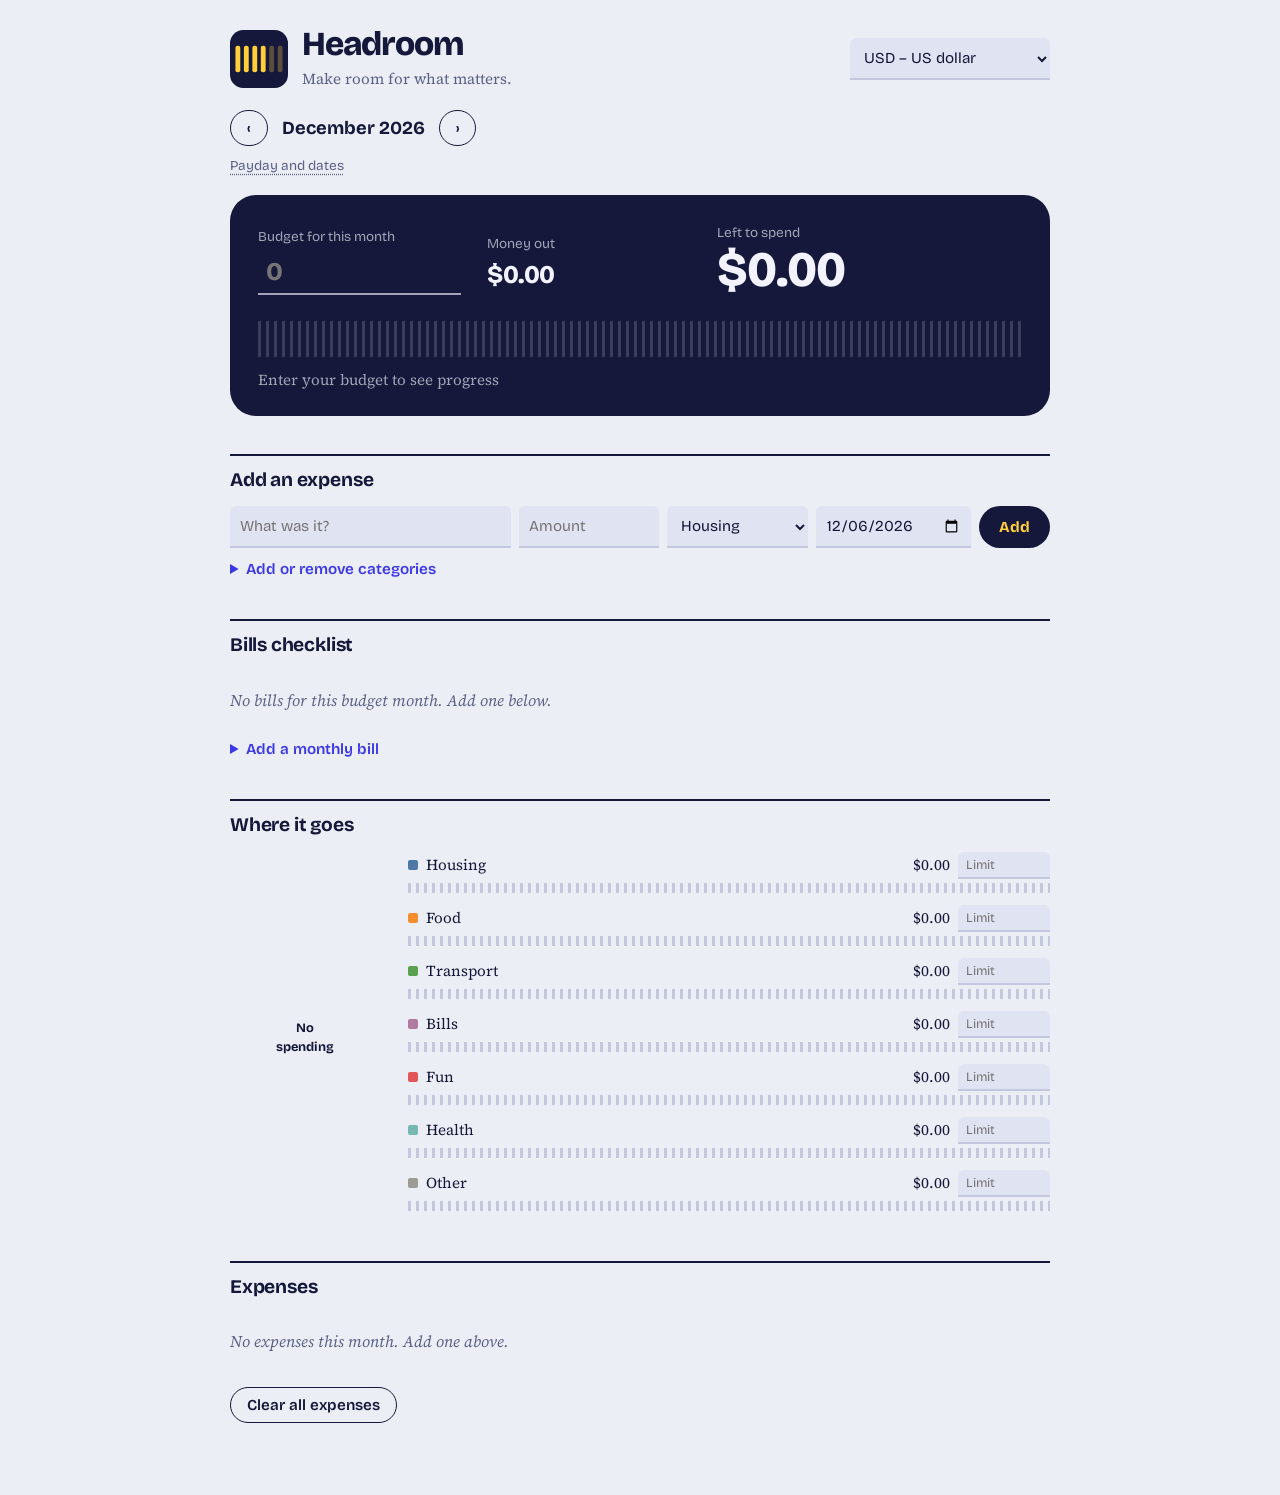
==== headroom-web/index.html @ 7c72afb5 "Split the files Split it so the CSS and JS files are separate from the HTML file." ====
<!DOCTYPE html>
<html lang="en">
<head>
<meta charset="utf-8">
<meta name="viewport" content="width=device-width, initial-scale=1, viewport-fit=cover">
<title>Headroom</title>
<link rel="stylesheet" href="https://fonts.googleapis.com/css2?family=Bricolage+Grotesque:wght@500;700;800&family=Source+Serif+4:wght@400;600&display=swap">
<link rel="stylesheet" href="styles.css">
</head>
<body>
<div class="wrap">
  <div class="top">
    <div class="brand"><svg class="mark" viewBox="0 0 96 96" role="img" aria-label="Headroom logo" xmlns="http://www.w3.org/2000/svg"><rect class="mk-tile" width="96" height="96" rx="22"/><rect class="mk-tick" x="9" y="26" width="8" height="44" rx="3.5"/><rect class="mk-tick" x="23" y="26" width="8" height="44" rx="3.5"/><rect class="mk-tick" x="37" y="26" width="8" height="44" rx="3.5"/><rect class="mk-tick" x="51" y="26" width="8" height="44" rx="3.5"/><rect class="mk-dim" x="65" y="26" width="8" height="44" rx="3.5"/><rect class="mk-dim" x="79" y="26" width="8" height="44" rx="3.5"/></svg><div><h1>Headroom</h1><p class="sub">Make room for what matters.</p></div></div>
    <select id="cur" aria-label="Currency"></select>
  </div>

  <div id="v-plan">
  <div class="nav"><button class="ghost" id="prev" aria-label="Previous month">‹</button><strong id="mlabel"></strong><button class="ghost" id="next" aria-label="Next month">›</button></div>
  <details class="quiet" id="pbox"><summary>Payday and dates</summary>
    <div class="pset">
      <label class="sub">Payday, day of the month<input id="payday" type="number" min="1" max="28" aria-label="Payday, day of the month"></label>
      <label class="sub">This budget month starts<input id="p-start" type="date"></label>
      <label class="sub">and ends<input id="p-end" type="date"></label>
    </div>
    <div class="btnrow"><button type="button" id="p-save">Save dates</button><button type="button" id="p-reset" class="ghost">Reset to payday</button></div>
    <div class="sub" id="p-msg"></div>
  </details>

  <div class="grid">
    <div class="card"><div class="label">Budget for this month</div><input id="budget" type="number" min="0" step="any" placeholder="0" aria-label="Budget for this month" style="font-size:1.15rem;font-weight:700;padding:6px 8px;margin-top:4px"></div>
    <div class="card"><div class="label">Money out</div><div class="big" id="spent">0</div></div>
    <div class="card"><div class="label">Left to spend</div><div class="big" id="left">0</div></div>
  </div>
  <div class="bar" id="bar"><div></div></div>
  <div class="sub" id="barText"></div>

  <h2>Add an expense</h2>
  <div class="tabs" id="kind" hidden><button type="button" id="k-out" class="on">Money out</button><button type="button" id="k-in">Money in</button></div>
  <form class="add" id="form">
    <input id="desc" placeholder="What was it?" required maxlength="60" aria-label="Description">
    <input id="amt" type="number" min="0" step="any" placeholder="Amount" required aria-label="Amount">
    <select id="cat" aria-label="Category"></select>
    <input id="date" type="date" required aria-label="Date">
    <button type="submit">Add</button>
  </form>
  <details class="card" id="catbox" style="margin-top:10px"><summary>Add or remove categories</summary>
    <div id="catlist" class="chips"></div>
    <div class="addcat"><input id="newcat" maxlength="20" placeholder="New category name" aria-label="New category name"><input id="newcol" type="color" value="#7a6ff0" aria-label="Category colour"><button id="addcat" type="button">Add</button></div>
    <div class="sub" id="catmsg" style="margin:8px 0 0"></div>
  </details>

  <h2>Bills checklist</h2>
  <div class="card">
    <div class="sub" id="billsum"></div>
    <div id="bills"></div>
    <details><summary>Add a monthly bill</summary>
      <div class="addbill"><input id="bname" maxlength="40" placeholder="Bill name (e.g. Rent)" aria-label="Bill name"><input id="bamt" type="number" min="0" step="any" placeholder="Amount" aria-label="Bill amount"><div class="dm"><select id="bday" aria-label="Due day"></select><select id="bmon" aria-label="Due month" disabled></select></div><input id="bnote" maxlength="60" placeholder="Note (optional)" aria-label="Note" style="grid-column:span 2"><label class="rep"><input type="checkbox" id="brep" checked> Repeats every month</label><button id="badd" type="button">Add</button></div>
      <div class="sub" id="bmsg" style="margin-top:8px"></div>
    </details>
  </div>

  <h2>Where it goes</h2>
  <div class="card"><div class="catwrap"><div class="donut" id="donut"><div class="hole" id="hole"></div></div><div class="cats" id="cats"></div></div></div>

  <h2>Expenses</h2>
  <div class="card" id="list"></div>

  <p style="margin-top:18px"><button class="ghost" id="reset" type="button">Clear all expenses</button></p>
  </div>

</div>

<script src="app.js"></script>
</body>
</html>
---- headroom-web/styles.css ----
:root{--paper:#ECEEF5;--ink:#15183A;--muted:#5C6086;--rule:#C4C8DE;--field:#E0E3F1;--accent:#3B37E8;--on-accent:#fff;--good:#12795A;--bad:#D93A3A;--btn:#15183A;--on-btn:#FFCE3A;--panel:#15183A;--on-panel:#F2F3FF;--panel-dim:rgba(242,243,255,.64);--tick-off:rgba(242,243,255,.17);--fill:#FFCE3A;--fill-over:#FF6B5E;--bg:var(--field);color-scheme:light;box-sizing:border-box;padding-top:env(safe-area-inset-top,0px);padding-bottom:env(safe-area-inset-bottom,0px)}
@media (prefers-color-scheme:dark){:root:not([data-theme="light"]){--paper:#101225;--ink:#E9EAFB;--muted:#9A9EC8;--rule:#2B2F62;--field:#1A1D3F;--accent:#8E8BFF;--on-accent:#101225;--good:#4FD1A0;--bad:#FF7B7B;--btn:#FFCE3A;--on-btn:#101225;--panel:#1B1F4E;color-scheme:dark}}
:root[data-theme="dark"]{--paper:#101225;--ink:#E9EAFB;--muted:#9A9EC8;--rule:#2B2F62;--field:#1A1D3F;--accent:#8E8BFF;--on-accent:#101225;--good:#4FD1A0;--bad:#FF7B7B;--btn:#FFCE3A;--on-btn:#101225;--panel:#1B1F4E;color-scheme:dark}
*{box-sizing:border-box}
html{scroll-padding-top:env(safe-area-inset-top,0px)}
body{margin:0;background:var(--paper);color:var(--ink);font-family:"Source Serif 4",Georgia,"Times New Roman",serif;font-size:1rem;line-height:1.5}
button,input,select,h1,h2,.big,.label,summary,strong{font-family:"Bricolage Grotesque","Trebuchet MS","Segoe UI",system-ui,sans-serif}
[hidden]{display:none!important}
.wrap{max-width:860px;margin:0 auto;padding:28px 20px 56px}
.top{display:flex;justify-content:space-between;align-items:flex-end;gap:12px;margin-bottom:20px}
.top select{width:auto;max-width:200px}
h1{font-size:2.1rem;font-weight:800;letter-spacing:-.035em;line-height:1;margin:0 0 6px}
h2{font-size:1.2rem;font-weight:700;letter-spacing:-.01em;margin:38px 0 12px;padding-top:10px;border-top:2px solid var(--ink)}
.sub{color:var(--muted);margin:6px 0 0;font-size:.95rem}
.label{font-size:.85rem;color:var(--muted)}
.big{font-size:1.5rem;font-weight:800;letter-spacing:-.02em;margin-top:2px;word-break:break-word;font-variant-numeric:tabular-nums}
.bad{color:var(--bad)}.good{color:var(--good)}
.card{background:none;border:0;padding:0}
input,select,textarea{font-size:.95rem;background:var(--field);color:var(--ink);border:0;border-bottom:2px solid var(--rule);border-radius:6px 6px 0 0;padding:10px;width:100%}
textarea{font:inherit;margin:8px 0}
input:focus,select:focus,textarea:focus{outline:none;border-bottom-color:var(--accent)}
:focus-visible{outline:3px solid var(--accent);outline-offset:2px}
input[type=checkbox],input[type=radio]{width:auto;accent-color:var(--accent)}
button{background:var(--btn);color:var(--on-btn);border:0;border-radius:999px;padding:10px 20px;font-size:.95rem;font-weight:700;cursor:pointer}
button:active{transform:translateY(1px)}
button:disabled{opacity:.4;cursor:default}
button.ghost{background:transparent;color:var(--ink);border:1.5px solid var(--ink);padding:8px 16px;font-weight:600}
button.x{background:transparent;color:var(--muted);padding:2px 8px;font-size:1.1rem;font-weight:400;border-radius:6px}
button.x:hover{color:var(--bad)}
.tabs{display:flex;gap:4px;margin:0 0 22px;border-bottom:2px solid var(--ink)}
.tabs button{background:transparent;color:var(--muted);border-radius:10px 10px 0 0;padding:10px 20px;font-size:1rem;margin-bottom:-2px}
.tabs button.on{background:var(--ink);color:var(--paper)}
.nav{display:flex;align-items:center;gap:14px;margin:0 0 16px}
.nav strong{font-size:1.15rem;min-width:9ch}
#v-plan>.grid{display:grid;grid-template-columns:1fr 1fr 1.5fr;gap:26px;align-items:end;background:var(--panel);color:var(--on-panel);padding:28px 28px 20px;border-radius:26px 26px 0 0}
#v-plan>.grid .label{color:var(--panel-dim)}
#v-plan>.grid .big{font-size:1.6rem}
#v-plan>.grid .card:last-child .big{font-size:3.1rem;line-height:1}
#v-plan>.grid .good{color:var(--on-panel)}
#v-plan>.grid .bad{color:var(--fill-over)}
#v-plan>.grid input{background:transparent;color:var(--on-panel);border-bottom:2px solid var(--panel-dim);border-radius:0;padding:4px 0;font-size:1.6rem!important;font-weight:800!important;margin-top:2px!important}
.bar{margin:0;padding:6px 28px 0;background:repeating-linear-gradient(90deg,var(--tick-off) 0 3px,transparent 3px 8px) content-box,var(--panel);background-clip:content-box,border-box;background-origin:content-box,border-box}
.bar>div{height:36px;width:0;background:var(--fill);-webkit-mask-image:repeating-linear-gradient(90deg,#000 0 3px,transparent 3px 8px);mask-image:repeating-linear-gradient(90deg,#000 0 3px,transparent 3px 8px);transition:width .4s}
.bar.over>div{background:var(--fill-over)}
#barText{margin:0;padding:12px 28px 24px;background:var(--panel);color:var(--panel-dim);border-radius:0 0 26px 26px}
.grid{display:grid;grid-template-columns:repeat(3,1fr);gap:16px}
.add{display:grid;grid-template-columns:2fr 1fr 1fr 1fr auto;gap:8px}
.addbill{display:grid;grid-template-columns:2fr 1fr 1fr;gap:8px;margin-top:12px;align-items:center}
.dm{display:flex;gap:6px}
.dm select{flex:1;min-width:0}
.addbill label.rep{display:flex;align-items:center;gap:8px;font-size:.9rem}
.addbill button{grid-column:1/-1;justify-self:start}
.edit{display:grid;grid-template-columns:2fr 1fr 1fr 1fr;gap:8px;padding:12px 0;border-bottom:1px dotted var(--rule)}
.edit .acts{grid-column:1/-1;display:flex;gap:8px;justify-content:flex-end}
.imp{display:grid;grid-template-columns:1fr 1fr;gap:12px;margin-bottom:10px}
.imp label{display:block;font-size:.85rem;color:var(--muted)}
details{margin:10px 0}
summary{cursor:pointer;color:var(--accent);font-weight:600;font-size:.95rem}
.btnrow{display:flex;gap:10px;flex-wrap:wrap;margin:10px 0}
.rng{display:flex;align-items:center;gap:10px;padding:6px 0}
.item,.bill,.irow{display:flex;align-items:center;gap:12px;padding:11px 0;border-bottom:1px dotted var(--rule)}
.item:last-child,.bill:last-child,.irow:last-child{border-bottom:0}
.item .name,.bill .name,.irow .name{flex:1;min-width:0;overflow-wrap:anywhere}
.item .meta,.bill .meta,.irow .meta{color:var(--muted);font-size:.85rem}
.item strong,.bill strong,.irow strong{font-variant-numeric:tabular-nums;font-weight:700}
.bill input[type=checkbox]{width:22px;height:22px;flex:none}
.bill.paid .name{text-decoration:line-through;color:var(--muted)}
.bill .meta.late{color:var(--bad);font-weight:600}
.irow select{width:auto;max-width:120px;padding:6px}
.iacts{display:flex;gap:8px;justify-content:flex-end;margin-top:12px}
.dot{width:10px;height:10px;border-radius:2px;flex:none}
.catwrap{display:flex;gap:28px;align-items:center;flex-wrap:wrap}
.donut{width:150px;height:150px;border-radius:50%;position:relative;flex:none;margin:0 auto}
.hole{position:absolute;inset:22%;background:var(--paper);border-radius:50%;display:flex;align-items:center;justify-content:center;text-align:center;font-family:"Bricolage Grotesque","Trebuchet MS",system-ui,sans-serif;font-weight:700;font-size:.8rem;padding:4px}
.cats{flex:1;min-width:240px}
.cat{margin-bottom:12px}
.cat .row{display:flex;align-items:center;gap:8px;margin-bottom:4px;font-size:.95rem}
.cat .row .nm{flex:1}
.lim{width:92px;padding:5px 8px;font-size:.8rem}
.cat .track{height:10px;background:var(--rule);-webkit-mask-image:repeating-linear-gradient(90deg,#000 0 3px,transparent 3px 8px);mask-image:repeating-linear-gradient(90deg,#000 0 3px,transparent 3px 8px)}
.cat .track>div{height:100%}
.cat .note{font-size:.8rem;color:var(--bad)}
.chips{display:flex;flex-wrap:wrap;gap:8px;margin:12px 0}
.chip{display:inline-flex;align-items:center;gap:6px;border:1.5px solid var(--ink);border-radius:999px;padding:2px 4px 2px 12px;font-size:.88rem;font-family:"Bricolage Grotesque","Trebuchet MS",system-ui,sans-serif}
.addcat{display:grid;grid-template-columns:1fr 52px auto;gap:8px}
.addcat input[type=color]{padding:2px;height:42px;border-radius:6px}
.empty{color:var(--muted);padding:16px 0;font-style:italic}
.vh{position:absolute;width:1px;height:1px;padding:0;opacity:0;overflow:hidden;pointer-events:none}
.drop{display:block;position:relative;border:2px dashed var(--rule);border-radius:20px;padding:28px 20px;text-align:center;cursor:pointer;margin-bottom:16px;transition:border-color .15s,background-color .15s}
.drop:focus-within{border-color:var(--accent);outline:3px solid var(--accent);outline-offset:2px}
.drop.over{border-color:var(--accent);border-style:solid;background:var(--field)}
.dz-btn{display:inline-block;background:var(--accent);color:var(--on-accent);font-family:"Bricolage Grotesque","Trebuchet MS",system-ui,sans-serif;font-weight:700;border-radius:999px;padding:11px 24px;transition:transform .15s,filter .15s}
.dz-sub{display:block;color:var(--muted);font-size:.9rem;margin-top:10px}
details.quiet>summary{color:var(--muted);font-weight:400;font-size:.85rem;list-style:none;text-decoration:underline dotted;text-underline-offset:3px}
details.quiet>summary::-webkit-details-marker{display:none}
details.quiet[open]>summary{margin-bottom:8px}
button,.chip,.donut,.bar>div{transition:transform .15s,filter .15s,background-color .15s,color .15s,box-shadow .15s}
.item,.bill,.irow{margin:0 -10px;padding:11px 10px;border-radius:8px;transition:background-color .15s}
@media (hover:hover){
button:hover:not(:disabled){transform:translateY(-2px);filter:brightness(1.12)}
button:active:not(:disabled){transform:translateY(0)}
button.ghost:hover:not(:disabled){background:var(--ink);color:var(--paper);filter:none}
button.x:hover{background:var(--field);filter:none;transform:none}
.tabs button:hover:not(.on){background:var(--field);color:var(--ink);filter:none;transform:none}
.item:hover,.bill:hover,.irow:hover{background:var(--field)}
.bill input,.irow input{cursor:pointer}
.chip:hover{background:var(--ink);color:var(--paper)}
.chip button.x:hover{background:transparent;color:var(--fill-over)}
.cat:hover .row .nm{color:var(--accent)}
.donut:hover{transform:scale(1.05) rotate(5deg)}
.bar:hover>div{filter:brightness(1.12)}
summary:hover{color:var(--accent)}
details.quiet>summary:hover{color:var(--accent);text-decoration-style:solid}
input:hover:not(:focus),select:hover:not(:focus),textarea:hover:not(:focus){border-bottom-color:var(--muted)}
.drop:hover{border-color:var(--accent);background:var(--field)}
.drop:hover .dz-btn{transform:translateY(-2px);filter:brightness(1.12)}
}
.top{align-items:center;flex-wrap:wrap}
.brand{display:flex;align-items:center;gap:14px}
.mark{width:58px;height:58px;flex:none;display:block}
.mk-tile{fill:var(--panel)}
.mk-tick,.mk-dim{fill:var(--fill)}
.mk-dim{opacity:.3;transition:opacity .2s}
@media (hover:hover){.brand:hover .mk-dim{opacity:.7}}
#pbox{margin:-6px 0 18px}
.pset{display:grid;grid-template-columns:1fr 1fr 1fr;gap:12px;margin-top:8px}
.pset label{display:block}
@media (max-width:640px){.pset{grid-template-columns:1fr}}
@media (prefers-reduced-motion:reduce){*{transition:none!important}button:hover,.donut:hover,.dz-btn{transform:none!important}}
@media (max-width:640px){
.wrap{padding:20px 16px 48px}
#v-plan>.grid{grid-template-columns:1fr 1fr;padding:22px 20px 16px;gap:18px}
#v-plan>.grid .card:last-child{grid-column:1/-1;order:-1}
.bar{padding:6px 20px 0}#barText{padding:12px 20px 22px}
.grid{grid-template-columns:1fr}
.add,.edit,.addbill{grid-template-columns:1fr 1fr}
.add input:first-child,.edit input:first-child,.addbill input:first-child,.add button,.addbill button{grid-column:1/-1}
.imp{grid-template-columns:1fr}
.addbill button{justify-self:stretch}
.irow{flex-wrap:wrap}
.tabs button{padding:10px 14px}
}
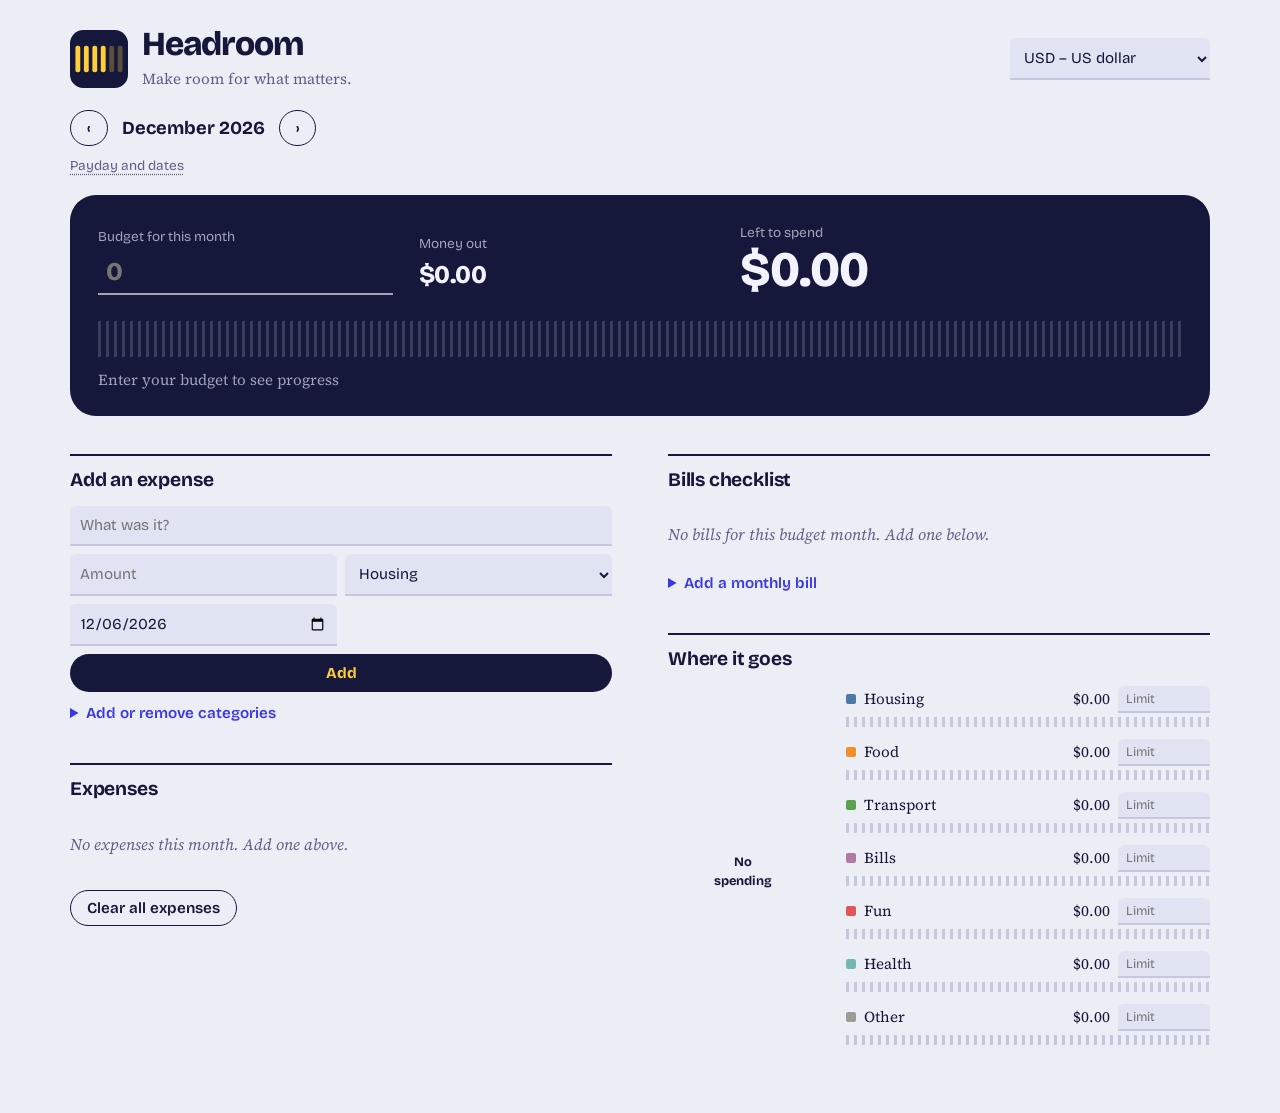
==== commit ca21665d: "Added screen size reponsiveness" ====
--- a/headroom-web/index.html
+++ b/headroom-web/index.html
@@ -34,6 +34,9 @@
   <div class="bar" id="bar"><div></div></div>
   <div class="sub" id="barText"></div>
 
+  <div class="cols">
+  <div class="col">
+  <section class="sec" id="sec-add">
   <h2>Add an expense</h2>
   <div class="tabs" id="kind" hidden><button type="button" id="k-out" class="on">Money out</button><button type="button" id="k-in">Money in</button></div>
   <form class="add" id="form">
@@ -49,6 +52,16 @@
     <div class="sub" id="catmsg" style="margin:8px 0 0"></div>
   </details>
 
+  </section>
+  <section class="sec" id="sec-list">
+  <h2>Expenses</h2>
+  <div class="card" id="list"></div>
+
+  <p style="margin-top:18px"><button class="ghost" id="reset" type="button">Clear all expenses</button></p>
+  </section>
+  </div>
+  <div class="col">
+  <section class="sec" id="sec-bills">
   <h2>Bills checklist</h2>
   <div class="card">
     <div class="sub" id="billsum"></div>
@@ -59,13 +72,14 @@
     </details>
   </div>
 
+  </section>
+  <section class="sec" id="sec-chart">
   <h2>Where it goes</h2>
   <div class="card"><div class="catwrap"><div class="donut" id="donut"><div class="hole" id="hole"></div></div><div class="cats" id="cats"></div></div></div>
 
-  <h2>Expenses</h2>
-  <div class="card" id="list"></div>
-
-  <p style="margin-top:18px"><button class="ghost" id="reset" type="button">Clear all expenses</button></p>
+  </section>
+  </div>
+  </div>
   </div>
 
 </div>
--- a/headroom-web/styles.css
+++ b/headroom-web/styles.css
@@ -126,6 +126,16 @@
 .pset{display:grid;grid-template-columns:1fr 1fr 1fr;gap:12px;margin-top:8px}
 .pset label{display:block}
 @media (max-width:640px){.pset{grid-template-columns:1fr}}
+.cols{display:flex;flex-direction:column}
+.col{display:contents}
+#sec-add{order:1}#sec-bills{order:2}#sec-chart{order:3}#sec-list{order:4}
+@media (min-width:1000px){
+.wrap{max-width:1180px}
+.cols{display:grid;grid-template-columns:1fr 1fr;gap:0 56px;align-items:start}
+.col{display:block}
+.col .add,.col .edit{grid-template-columns:1fr 1fr}
+.col .add input:first-child,.col .add button,.col .edit input:first-child{grid-column:1/-1}
+}
 @media (prefers-reduced-motion:reduce){*{transition:none!important}button:hover,.donut:hover,.dz-btn{transform:none!important}}
 @media (max-width:640px){
 .wrap{padding:20px 16px 48px}
